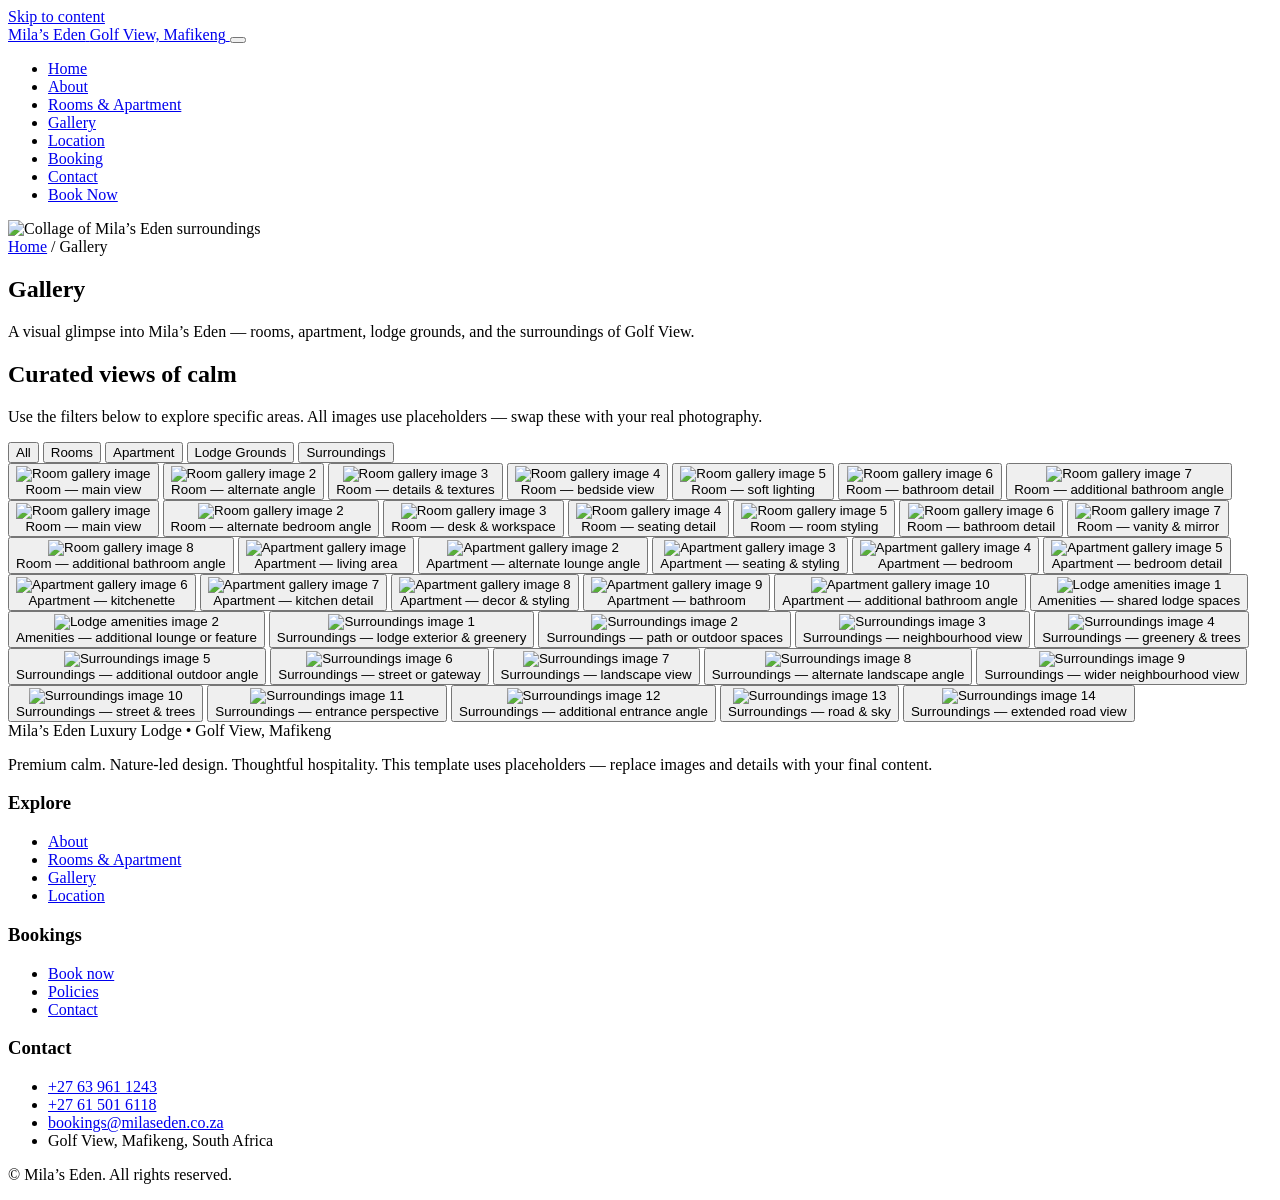
==== gallery.html @ bafc0c8b "Add files via upload" ====
<!DOCTYPE html>
<html lang="en">
<head>
  <meta charset="UTF-8" />
  <meta name="viewport" content="width=device-width, initial-scale=1.0" />
  <title>Gallery | Mila’s Eden</title>
  <meta name="description" content="Browse the Mila’s Eden gallery — rooms, apartment, lodge grounds, and surroundings in Golf View, Mafikeng." />
  <meta name="theme-color" content="#1f2a22" />
  <link rel="stylesheet" href="styles.css" />
  <link rel="preconnect" href="https://fonts.googleapis.com">
  <link rel="preconnect" href="https://fonts.gstatic.com" crossorigin>
  <link href="https://fonts.googleapis.com/css2?family=Cormorant+Garamond:wght@400;500;600&family=Inter:wght@300;400;500;600&display=swap" rel="stylesheet">
</head>
<body>
  <a class="skip-link" href="#main">Skip to content</a>

  <!-- Shared Navigation -->
  <header class="site-header">
    <nav class="nav" aria-label="Primary">
      <div class="container nav-inner">
        <a class="brand" href="index.html" aria-label="Mila’s Eden home">
          <span class="brand-mark" aria-hidden="true"></span>
          <span class="brand-text">
            <span class="brand-name">Mila’s Eden</span>
            <span class="brand-sub">Golf View, Mafikeng</span>
          </span>
        </a>

        <button class="nav-toggle" type="button" aria-label="Open menu" aria-expanded="false" aria-controls="navMenu">
          <span class="nav-toggle-lines" aria-hidden="true"></span>
        </button>

        <ul class="nav-menu" id="navMenu">
          <li><a class="nav-link" href="index.html">Home</a></li>
          <li><a class="nav-link" href="about.html">About</a></li>
          <li><a class="nav-link" href="rooms.html">Rooms & Apartment</a></li>
          <li><a class="nav-link" href="gallery.html">Gallery</a></li>
          <li><a class="nav-link" href="location.html">Location</a></li>
          <li><a class="nav-link" href="booking.html">Booking</a></li>
          <li><a class="nav-link" href="contact.html">Contact</a></li>
          <li class="nav-cta"><a class="btn btn-primary" href="booking.html">Book Now</a></li>
        </ul>
      </div>
    </nav>
  </header>

  <main id="main">
    <!-- Page Hero -->
    <section class="page-hero">
      <div class="container">
        <div class="hero-shell">
          <div class="hero-media" aria-hidden="true">
            <img
              class="hero-img"
              alt="Collage of Mila’s Eden surroundings"
              src="Images/Surroundings/WhatsApp Image 2026-02-26 at 15.10.12 (1).jpeg"
            />
            <div class="hero-scrim"></div>
          </div>

          <div class="container hero-content">
            <div class="breadcrumbs reveal">
              <a href="index.html">Home</a>
              <span aria-hidden="true">/</span>
              <span>Gallery</span>
            </div>
            <h1 class="display reveal">Gallery</h1>
            <p class="lead reveal">A visual glimpse into Mila’s Eden — rooms, apartment, lodge grounds, and the surroundings of Golf View.</p>
          </div>
        </div>
      </div>
    </section>

    <section class="section">
      <div class="container">
        <div class="section-head reveal">
          <h2 class="h2">Curated views of calm</h2>
          <p class="muted">Use the filters below to explore specific areas. All images use placeholders — swap these with your real photography.</p>
        </div>

        <div class="filter-bar reveal" data-gallery-filters>
          <button class="chip is-active" type="button" data-filter="all">All</button>
          <button class="chip" type="button" data-filter="rooms">Rooms</button>
          <button class="chip" type="button" data-filter="apartment">Apartment</button>
          <button class="chip" type="button" data-filter="lodge">Lodge Grounds</button>
          <button class="chip" type="button" data-filter="surroundings">Surroundings</button>
        </div>

        <div class="gallery-grid reveal" data-gallery-grid>
          <!-- Rooms -->
          <button
            class="gallery-item"
            type="button"
            data-category="rooms"
            data-lightbox="true"
            data-src="Images/Room1/WhatsApp Image 2026-02-26 at 15.08.36.jpeg"
            data-caption="Room — main view"
          >
            <img
              alt="Room gallery image"
              src="Images/Room1/WhatsApp Image 2026-02-26 at 15.08.36.jpeg"
            />
            <div class="cap">Room — main view</div>
          </button>

          <button
            class="gallery-item"
            type="button"
            data-category="rooms"
            data-lightbox="true"
            data-src="Images/Room1/WhatsApp Image 2026-02-26 at 15.08.36 (1).jpeg"
            data-caption="Room — alternate angle"
          >
            <img
              alt="Room gallery image 2"
              src="Images/Room1/WhatsApp Image 2026-02-26 at 15.08.36 (1).jpeg"
            />
            <div class="cap">Room — alternate angle</div>
          </button>

          <button
            class="gallery-item"
            type="button"
            data-category="rooms"
            data-lightbox="true"
            data-src="Images/Room1/WhatsApp Image 2026-02-26 at 15.08.37.jpeg"
            data-caption="Room — details &amp; textures"
          >
            <img
              alt="Room gallery image 3"
              src="Images/Room1/WhatsApp Image 2026-02-26 at 15.08.37.jpeg"
            />
            <div class="cap">Room — details &amp; textures</div>
          </button>

          <button
            class="gallery-item"
            type="button"
            data-category="rooms"
            data-lightbox="true"
            data-src="Images/Room1/WhatsApp Image 2026-02-26 at 15.08.37 (1).jpeg"
            data-caption="Room — bedside view"
          >
            <img
              alt="Room gallery image 4"
              src="Images/Room1/WhatsApp Image 2026-02-26 at 15.08.37 (1).jpeg"
            />
            <div class="cap">Room — bedside view</div>
          </button>

          <button
            class="gallery-item"
            type="button"
            data-category="rooms"
            data-lightbox="true"
            data-src="Images/Room1/WhatsApp Image 2026-02-26 at 15.08.37 (2).jpeg"
            data-caption="Room — soft lighting"
          >
            <img
              alt="Room gallery image 5"
              src="Images/Room1/WhatsApp Image 2026-02-26 at 15.08.37 (2).jpeg"
            />
            <div class="cap">Room — soft lighting</div>
          </button>

          <button
            class="gallery-item"
            type="button"
            data-category="rooms"
            data-lightbox="true"
            data-src="Images/Room1/WhatsApp Image 2026-02-26 at 15.08.38.jpeg"
            data-caption="Room — bathroom detail"
          >
            <img
              alt="Room gallery image 6"
              src="Images/Room1/WhatsApp Image 2026-02-26 at 15.08.38.jpeg"
            />
            <div class="cap">Room — bathroom detail</div>
          </button>

          <button
            class="gallery-item"
            type="button"
            data-category="rooms"
            data-lightbox="true"
            data-src="Images/Room1/WhatsApp Image 2026-02-26 at 15.08.38 (1).jpeg"
            data-caption="Room — additional bathroom angle"
          >
            <img
              alt="Room gallery image 7"
              src="Images/Room1/WhatsApp Image 2026-02-26 at 15.08.38 (1).jpeg"
            />
            <div class="cap">Room — additional bathroom angle</div>
          </button>

          <!-- Rooms -->
          <button
            class="gallery-item"
            type="button"
            data-category="rooms"
            data-lightbox="true"
            data-src="Images/Room2/WhatsApp Image 2026-02-28 at 10.28.57.jpeg"
            data-caption="Room — main view"
          >
            <img
              alt="Room gallery image"
              src="Images/Room2/WhatsApp Image 2026-02-28 at 10.28.57.jpeg"
            />
            <div class="cap">Room — main view</div>
          </button>

          <button
            class="gallery-item"
            type="button"
            data-category="rooms"
            data-lightbox="true"
            data-src="Images/Room2/WhatsApp Image 2026-02-28 at 10.28.58.jpeg"
            data-caption="Room — alternate bedroom angle"
          >
            <img
              alt="Room gallery image 2"
              src="Images/Room2/WhatsApp Image 2026-02-28 at 10.28.58.jpeg"
            />
            <div class="cap">Room — alternate bedroom angle</div>
          </button>

          <button
            class="gallery-item"
            type="button"
            data-category="rooms"
            data-lightbox="true"
            data-src="Images/Room2/WhatsApp Image 2026-02-28 at 10.28.58 (1).jpeg"
            data-caption="Room — desk &amp; workspace"
          >
            <img
              alt="Room gallery image 3"
              src="Images/Room2/WhatsApp Image 2026-02-28 at 10.28.58 (1).jpeg"
            />
            <div class="cap">Room — desk &amp; workspace</div>
          </button>

          <button
            class="gallery-item"
            type="button"
            data-category="rooms"
            data-lightbox="true"
            data-src="Images/Room2/WhatsApp Image 2026-02-28 at 10.28.58 (2).jpeg"
            data-caption="Room — seating detail"
          >
            <img
              alt="Room gallery image 4"
              src="Images/Room2/WhatsApp Image 2026-02-28 at 10.28.58 (2).jpeg"
            />
            <div class="cap">Room — seating detail</div>
          </button>

          <button
            class="gallery-item"
            type="button"
            data-category="rooms"
            data-lightbox="true"
            data-src="Images/Room2/WhatsApp Image 2026-02-28 at 10.28.58 (3).jpeg"
            data-caption="Room — room styling"
          >
            <img
              alt="Room gallery image 5"
              src="Images/Room2/WhatsApp Image 2026-02-28 at 10.28.58 (3).jpeg"
            />
            <div class="cap">Room — room styling</div>
          </button>

          <button
            class="gallery-item"
            type="button"
            data-category="rooms"
            data-lightbox="true"
            data-src="Images/Room2/WhatsApp Image 2026-02-28 at 10.28.59.jpeg"
            data-caption="Room — bathroom detail"
          >
            <img
              alt="Room gallery image 6"
              src="Images/Room2/WhatsApp Image 2026-02-28 at 10.28.59.jpeg"
            />
            <div class="cap">Room — bathroom detail</div>
          </button>

          <button
            class="gallery-item"
            type="button"
            data-category="rooms"
            data-lightbox="true"
            data-src="Images/Room2/WhatsApp Image 2026-02-28 at 10.28.59 (1).jpeg"
            data-caption="Room — vanity &amp; mirror"
          >
            <img
              alt="Room gallery image 7"
              src="Images/Room2/WhatsApp Image 2026-02-28 at 10.28.59 (1).jpeg"
            />
            <div class="cap">Room — vanity &amp; mirror</div>
          </button>

          <button
            class="gallery-item"
            type="button"
            data-category="rooms"
            data-lightbox="true"
            data-src="Images/Room2/WhatsApp Image 2026-02-28 at 10.28.59 (2).jpeg"
            data-caption="Room — additional bathroom angle"
          >
            <img
              alt="Room gallery image 8"
              src="Images/Room2/WhatsApp Image 2026-02-28 at 10.28.59 (2).jpeg"
            />
            <div class="cap">Room — additional bathroom angle</div>
          </button>

          <!-- Apartment – Eden Apartment -->
          <button
            class="gallery-item"
            type="button"
            data-category="apartment"
            data-lightbox="true"
            data-src="Images/Apartment/WhatsApp Image 2026-02-26 at 15.07.11.jpeg"
            data-caption="Apartment — living area"
          >
            <img
              alt="Apartment gallery image"
              src="Images/Apartment/WhatsApp Image 2026-02-26 at 15.07.11.jpeg"
            />
            <div class="cap">Apartment — living area</div>
          </button>

          <button
            class="gallery-item"
            type="button"
            data-category="apartment"
            data-lightbox="true"
            data-src="Images/Apartment/WhatsApp Image 2026-02-26 at 15.07.11 (1).jpeg"
            data-caption="Apartment — alternate lounge angle"
          >
            <img
              alt="Apartment gallery image 2"
              src="Images/Apartment/WhatsApp Image 2026-02-26 at 15.07.11 (1).jpeg"
            />
            <div class="cap">Apartment — alternate lounge angle</div>
          </button>

          <button
            class="gallery-item"
            type="button"
            data-category="apartment"
            data-lightbox="true"
            data-src="Images/Apartment/WhatsApp Image 2026-02-26 at 15.07.11 (2).jpeg"
            data-caption="Apartment — seating &amp; styling"
          >
            <img
              alt="Apartment gallery image 3"
              src="Images/Apartment/WhatsApp Image 2026-02-26 at 15.07.11 (2).jpeg"
            />
            <div class="cap">Apartment — seating &amp; styling</div>
          </button>

          <button
            class="gallery-item"
            type="button"
            data-category="apartment"
            data-lightbox="true"
            data-src="Images/Apartment/WhatsApp Image 2026-02-26 at 15.07.12.jpeg"
            data-caption="Apartment — bedroom"
          >
            <img
              alt="Apartment gallery image 4"
              src="Images/Apartment/WhatsApp Image 2026-02-26 at 15.07.12.jpeg"
            />
            <div class="cap">Apartment — bedroom</div>
          </button>

          <button
            class="gallery-item"
            type="button"
            data-category="apartment"
            data-lightbox="true"
            data-src="Images/Apartment/WhatsApp Image 2026-02-26 at 15.07.12 (1).jpeg"
            data-caption="Apartment — bedroom detail"
          >
            <img
              alt="Apartment gallery image 5"
              src="Images/Apartment/WhatsApp Image 2026-02-26 at 15.07.12 (1).jpeg"
            />
            <div class="cap">Apartment — bedroom detail</div>
          </button>

          <button
            class="gallery-item"
            type="button"
            data-category="apartment"
            data-lightbox="true"
            data-src="Images/Apartment/WhatsApp Image 2026-02-26 at 15.07.13.jpeg"
            data-caption="Apartment — kitchenette"
          >
            <img
              alt="Apartment gallery image 6"
              src="Images/Apartment/WhatsApp Image 2026-02-26 at 15.07.13.jpeg"
            />
            <div class="cap">Apartment — kitchenette</div>
          </button>

          <button
            class="gallery-item"
            type="button"
            data-category="apartment"
            data-lightbox="true"
            data-src="Images/Apartment/WhatsApp Image 2026-02-26 at 15.07.13 (1).jpeg"
            data-caption="Apartment — kitchen detail"
          >
            <img
              alt="Apartment gallery image 7"
              src="Images/Apartment/WhatsApp Image 2026-02-26 at 15.07.13 (1).jpeg"
            />
            <div class="cap">Apartment — kitchen detail</div>
          </button>

          <button
            class="gallery-item"
            type="button"
            data-category="apartment"
            data-lightbox="true"
            data-src="Images/Apartment/WhatsApp Image 2026-02-26 at 15.07.13 (2).jpeg"
            data-caption="Apartment — decor &amp; styling"
          >
            <img
              alt="Apartment gallery image 8"
              src="Images/Apartment/WhatsApp Image 2026-02-26 at 15.07.13 (2).jpeg"
            />
            <div class="cap">Apartment — decor &amp; styling</div>
          </button>

          <button
            class="gallery-item"
            type="button"
            data-category="apartment"
            data-lightbox="true"
            data-src="Images/Apartment/WhatsApp Image 2026-02-26 at 15.07.14.jpeg"
            data-caption="Apartment — bathroom"
          >
            <img
              alt="Apartment gallery image 9"
              src="Images/Apartment/WhatsApp Image 2026-02-26 at 15.07.14.jpeg"
            />
            <div class="cap">Apartment — bathroom</div>
          </button>

          <button
            class="gallery-item"
            type="button"
            data-category="apartment"
            data-lightbox="true"
            data-src="Images/Apartment/WhatsApp Image 2026-02-26 at 15.07.14 (1).jpeg"
            data-caption="Apartment — additional bathroom angle"
          >
            <img
              alt="Apartment gallery image 10"
              src="Images/Apartment/WhatsApp Image 2026-02-26 at 15.07.14 (1).jpeg"
            />
            <div class="cap">Apartment — additional bathroom angle</div>
          </button>

          <!-- Lodge grounds / Amenities -->
          <button
            class="gallery-item"
            type="button"
            data-category="lodge"
            data-lightbox="true"
            data-src="Images/Amenities/WhatsApp Image 2026-02-26 at 15.10.10 (1).jpeg"
            data-caption="Amenities — shared spaces"
          >
            <img
              alt="Lodge amenities image 1"
              src="Images/Amenities/WhatsApp Image 2026-02-26 at 15.10.10 (1).jpeg"
            />
            <div class="cap">Amenities — shared lodge spaces</div>
          </button>

          <button
            class="gallery-item"
            type="button"
            data-category="lodge"
            data-lightbox="true"
            data-src="Images/Amenities/WhatsApp Image 2026-02-26 at 15.10.10 (2).jpeg"
            data-caption="Amenities — additional lounge or feature"
          >
            <img
              alt="Lodge amenities image 2"
              src="Images/Amenities/WhatsApp Image 2026-02-26 at 15.10.10 (2).jpeg"
            />
            <div class="cap">Amenities — additional lounge or feature</div>
          </button>

          <!-- Surroundings -->
          <button
            class="gallery-item"
            type="button"
            data-category="surroundings"
            data-lightbox="true"
            data-src="Images/Surroundings/WhatsApp Image 2026-02-26 at 15.10.10.jpeg"
            data-caption="Surroundings — lodge exterior &amp; greenery"
          >
            <img
              alt="Surroundings image 1"
              src="Images/Surroundings/WhatsApp Image 2026-02-26 at 15.10.10.jpeg"
            />
            <div class="cap">Surroundings — lodge exterior &amp; greenery</div>
          </button>

          <button
            class="gallery-item"
            type="button"
            data-category="surroundings"
            data-lightbox="true"
            data-src="Images/Surroundings/WhatsApp Image 2026-02-26 at 15.10.10 (1).jpeg"
            data-caption="Surroundings — path or outdoor spaces"
          >
            <img
              alt="Surroundings image 2"
              src="Images/Surroundings/WhatsApp Image 2026-02-26 at 15.10.10 (1).jpeg"
            />
            <div class="cap">Surroundings — path or outdoor spaces</div>
          </button>

          <button
            class="gallery-item"
            type="button"
            data-category="surroundings"
            data-lightbox="true"
            data-src="Images/Surroundings/WhatsApp Image 2026-02-26 at 15.10.11.jpeg"
            data-caption="Surroundings — neighbourhood view"
          >
            <img
              alt="Surroundings image 3"
              src="Images/Surroundings/WhatsApp Image 2026-02-26 at 15.10.11.jpeg"
            />
            <div class="cap">Surroundings — neighbourhood view</div>
          </button>

          <button
            class="gallery-item"
            type="button"
            data-category="surroundings"
            data-lightbox="true"
            data-src="Images/Surroundings/WhatsApp Image 2026-02-26 at 15.10.11 (1).jpeg"
            data-caption="Surroundings — greenery &amp; trees"
          >
            <img
              alt="Surroundings image 4"
              src="Images/Surroundings/WhatsApp Image 2026-02-26 at 15.10.11 (1).jpeg"
            />
            <div class="cap">Surroundings — greenery &amp; trees</div>
          </button>

          <button
            class="gallery-item"
            type="button"
            data-category="surroundings"
            data-lightbox="true"
            data-src="Images/Surroundings/WhatsApp Image 2026-02-26 at 15.10.11 (2).jpeg"
            data-caption="Surroundings — additional outdoor angle"
          >
            <img
              alt="Surroundings image 5"
              src="Images/Surroundings/WhatsApp Image 2026-02-26 at 15.10.11 (2).jpeg"
            />
            <div class="cap">Surroundings — additional outdoor angle</div>
          </button>

          <button
            class="gallery-item"
            type="button"
            data-category="surroundings"
            data-lightbox="true"
            data-src="Images/Surroundings/WhatsApp Image 2026-02-26 at 15.10.12.jpeg"
            data-caption="Surroundings — street or gateway"
          >
            <img
              alt="Surroundings image 6"
              src="Images/Surroundings/WhatsApp Image 2026-02-26 at 15.10.12.jpeg"
            />
            <div class="cap">Surroundings — street or gateway</div>
          </button>

          <button
            class="gallery-item"
            type="button"
            data-category="surroundings"
            data-lightbox="true"
            data-src="Images/Surroundings/WhatsApp Image 2026-02-26 at 15.10.12 (1).jpeg"
            data-caption="Surroundings — landscape view"
          >
            <img
              alt="Surroundings image 7"
              src="Images/Surroundings/WhatsApp Image 2026-02-26 at 15.10.12 (1).jpeg"
            />
            <div class="cap">Surroundings — landscape view</div>
          </button>

          <button
            class="gallery-item"
            type="button"
            data-category="surroundings"
            data-lightbox="true"
            data-src="Images/Surroundings/WhatsApp Image 2026-02-26 at 15.10.12 (2).jpeg"
            data-caption="Surroundings — alternate landscape angle"
          >
            <img
              alt="Surroundings image 8"
              src="Images/Surroundings/WhatsApp Image 2026-02-26 at 15.10.12 (2).jpeg"
            />
            <div class="cap">Surroundings — alternate landscape angle</div>
          </button>

          <button
            class="gallery-item"
            type="button"
            data-category="surroundings"
            data-lightbox="true"
            data-src="Images/Surroundings/WhatsApp Image 2026-02-26 at 15.10.13.jpeg"
            data-caption="Surroundings — wider neighbourhood view"
          >
            <img
              alt="Surroundings image 9"
              src="Images/Surroundings/WhatsApp Image 2026-02-26 at 15.10.13.jpeg"
            />
            <div class="cap">Surroundings — wider neighbourhood view</div>
          </button>

          <button
            class="gallery-item"
            type="button"
            data-category="surroundings"
            data-lightbox="true"
            data-src="Images/Surroundings/WhatsApp Image 2026-02-26 at 15.10.13 (1).jpeg"
            data-caption="Surroundings — street &amp; trees"
          >
            <img
              alt="Surroundings image 10"
              src="Images/Surroundings/WhatsApp Image 2026-02-26 at 15.10.13 (1).jpeg"
            />
            <div class="cap">Surroundings — street &amp; trees</div>
          </button>

          <button
            class="gallery-item"
            type="button"
            data-category="surroundings"
            data-lightbox="true"
            data-src="Images/Surroundings/WhatsApp Image 2026-02-26 at 15.10.13 (2).jpeg"
            data-caption="Surroundings — entrance perspective"
          >
            <img
              alt="Surroundings image 11"
              src="Images/Surroundings/WhatsApp Image 2026-02-26 at 15.10.13 (2).jpeg"
            />
            <div class="cap">Surroundings — entrance perspective</div>
          </button>

          <button
            class="gallery-item"
            type="button"
            data-category="surroundings"
            data-lightbox="true"
            data-src="Images/Surroundings/WhatsApp Image 2026-02-26 at 15.10.13 (3).jpeg"
            data-caption="Surroundings — additional entrance angle"
          >
            <img
              alt="Surroundings image 12"
              src="Images/Surroundings/WhatsApp Image 2026-02-26 at 15.10.13 (3).jpeg"
            />
            <div class="cap">Surroundings — additional entrance angle</div>
          </button>

          <button
            class="gallery-item"
            type="button"
            data-category="surroundings"
            data-lightbox="true"
            data-src="Images/Surroundings/WhatsApp Image 2026-02-26 at 15.10.14.jpeg"
            data-caption="Surroundings — road &amp; sky"
          >
            <img
              alt="Surroundings image 13"
              src="Images/Surroundings/WhatsApp Image 2026-02-26 at 15.10.14.jpeg"
            />
            <div class="cap">Surroundings — road &amp; sky</div>
          </button>

          <button
            class="gallery-item"
            type="button"
            data-category="surroundings"
            data-lightbox="true"
            data-src="Images/Surroundings/WhatsApp Image 2026-02-26 at 15.10.14 (1).jpeg"
            data-caption="Surroundings — extended road view"
          >
            <img
              alt="Surroundings image 14"
              src="Images/Surroundings/WhatsApp Image 2026-02-26 at 15.10.14 (1).jpeg"
            />
            <div class="cap">Surroundings — extended road view</div>
          </button>
        </div>
      </div>
    </section>
  </main>

  <!-- Shared Footer -->
  <footer class="footer">
    <div class="container footer-grid">
      <div class="footer-brand">
        <div class="brand brand-footer">
          <span class="brand-mark" aria-hidden="true"></span>
          <span class="brand-text">
            <span class="brand-name">Mila’s Eden</span>
            <span class="brand-sub">Luxury Lodge • Golf View, Mafikeng</span>
          </span>
        </div>
        <p class="muted">
          Premium calm. Nature-led design. Thoughtful hospitality.
          This template uses placeholders — replace images and details with your final content.
        </p>
      </div>

      <div>
        <h3 class="footer-title">Explore</h3>
        <ul class="footer-links">
          <li><a href="about.html">About</a></li>
          <li><a href="rooms.html">Rooms & Apartment</a></li>
          <li><a href="gallery.html">Gallery</a></li>
          <li><a href="location.html">Location</a></li>
        </ul>
      </div>

      <div>
        <h3 class="footer-title">Bookings</h3>
        <ul class="footer-links">
          <li><a href="booking.html">Book now</a></li>
          <li><a href="booking.html#policies">Policies</a></li>
          <li><a href="contact.html">Contact</a></li>
        </ul>
      </div>

      <div>
        <h3 class="footer-title">Contact</h3>
        <ul class="footer-links">
          <li><a href="tel:+27639611243">+27 63 961 1243</a></li>
          <li><a href="tel:+27615016118">+27 61 501 6118</a></li>
          <li><a href="mailto:bookings@milaseden.co.za">bookings@milaseden.co.za</a></li>
          <li><span class="muted">Golf View, Mafikeng, South Africa</span></li>
        </ul>
      </div>
    </div>

    <div class="container footer-bottom">
      <p class="muted">&copy; <span id="year"></span> Mila’s Eden. All rights reserved.</p>
    </div>
  </footer>

  <script src="script.js"></script>
</body>
</html>
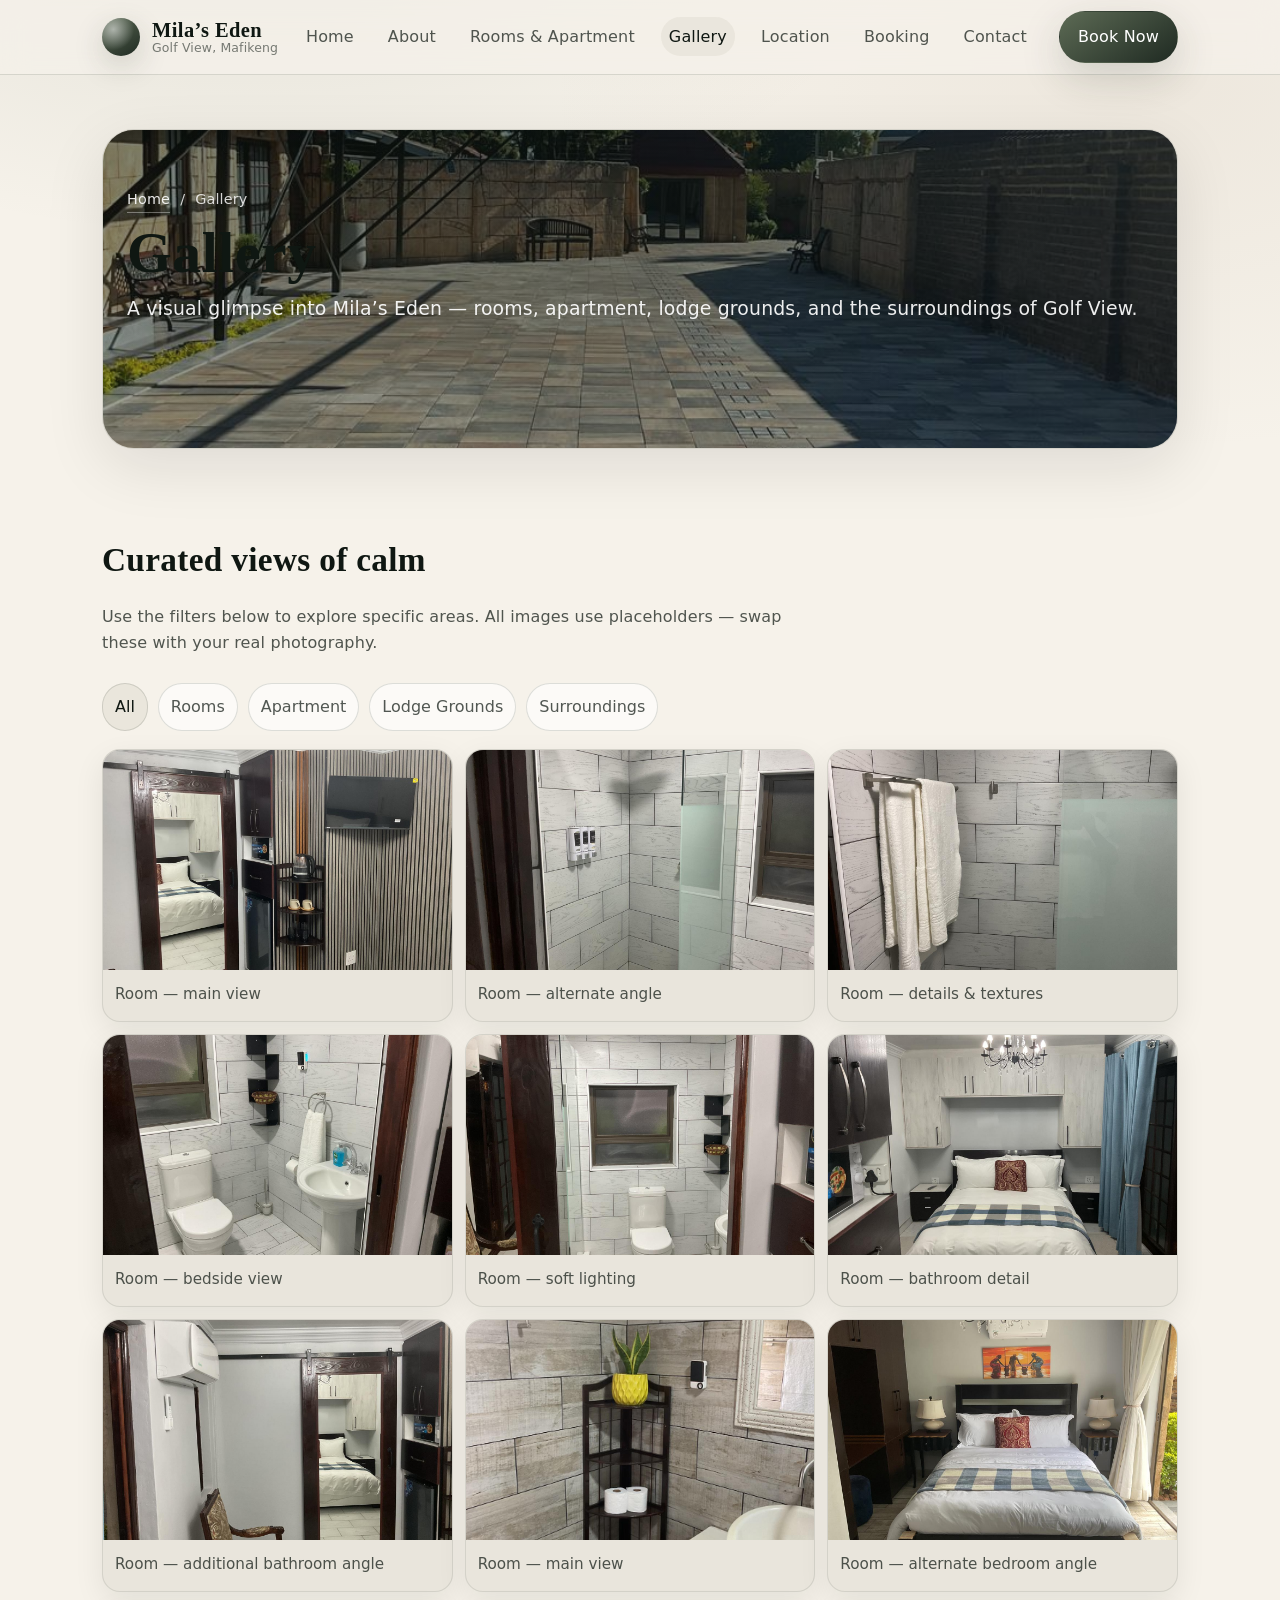
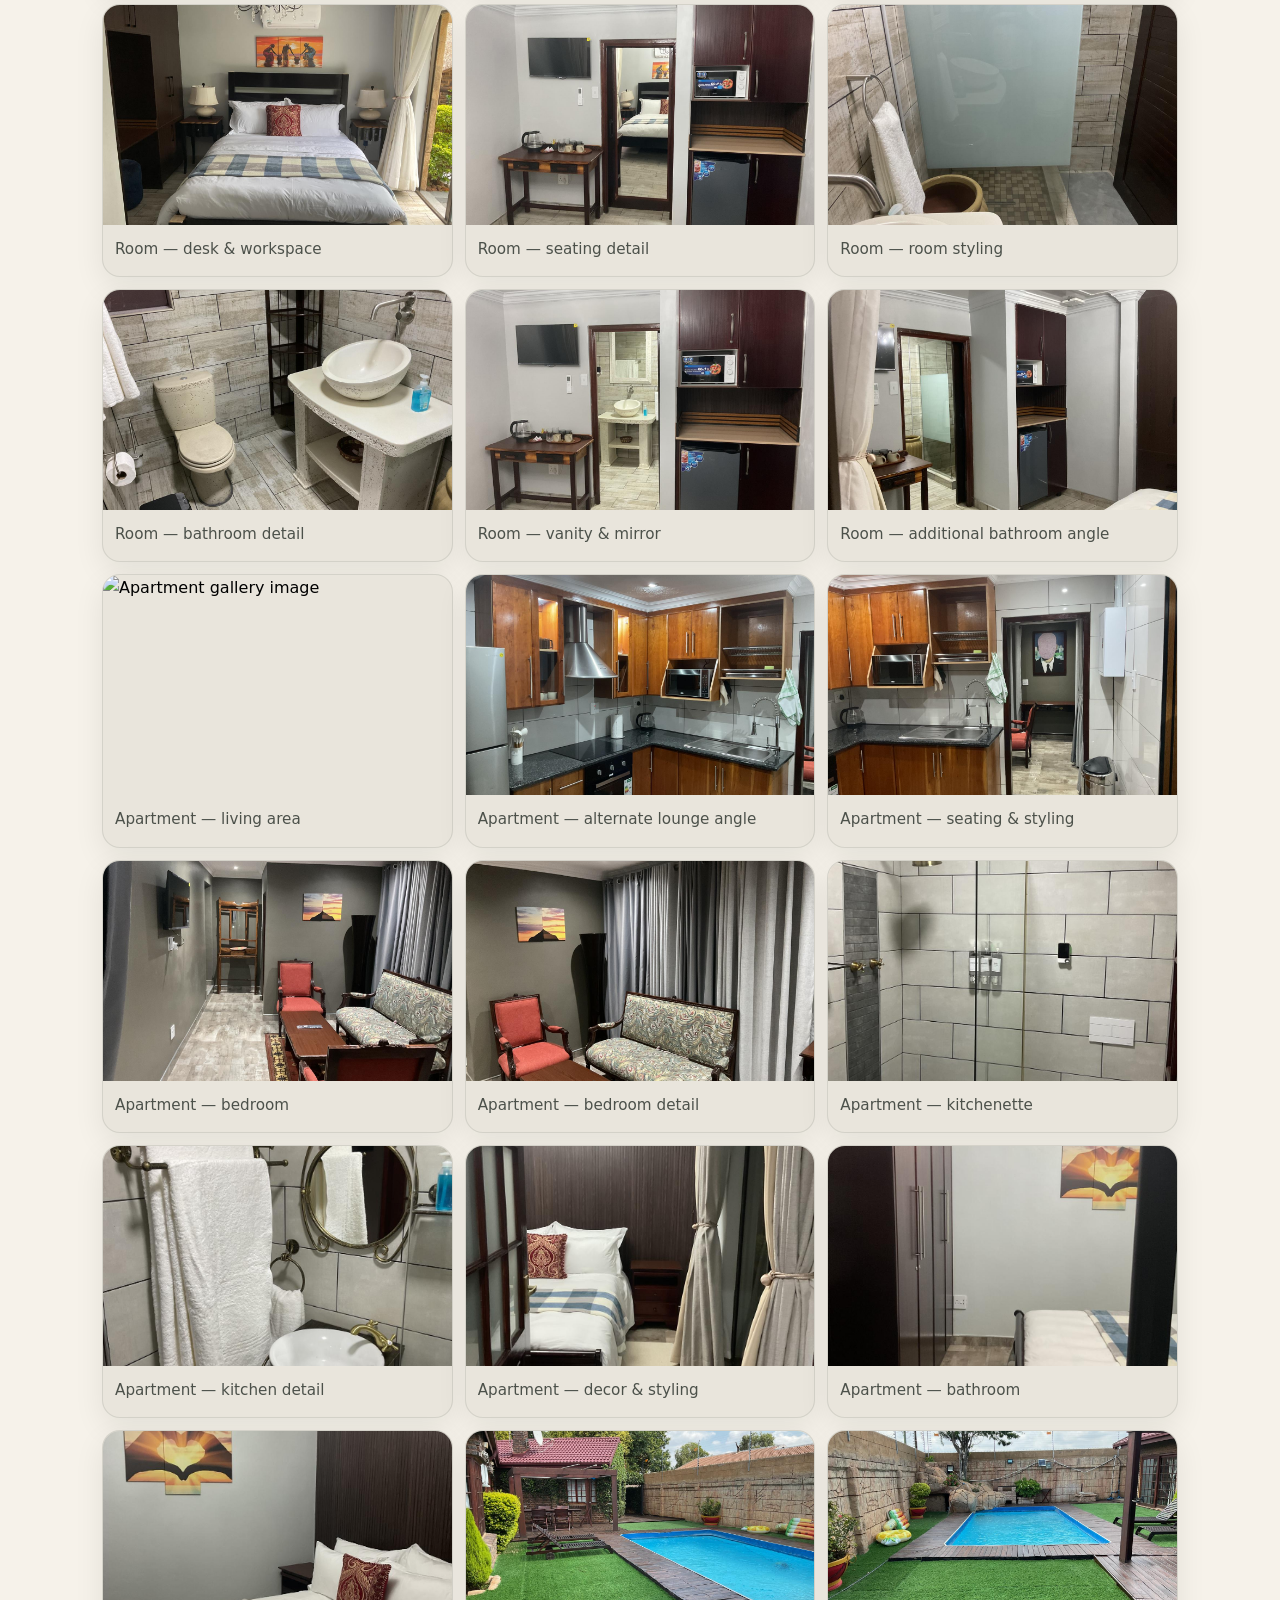
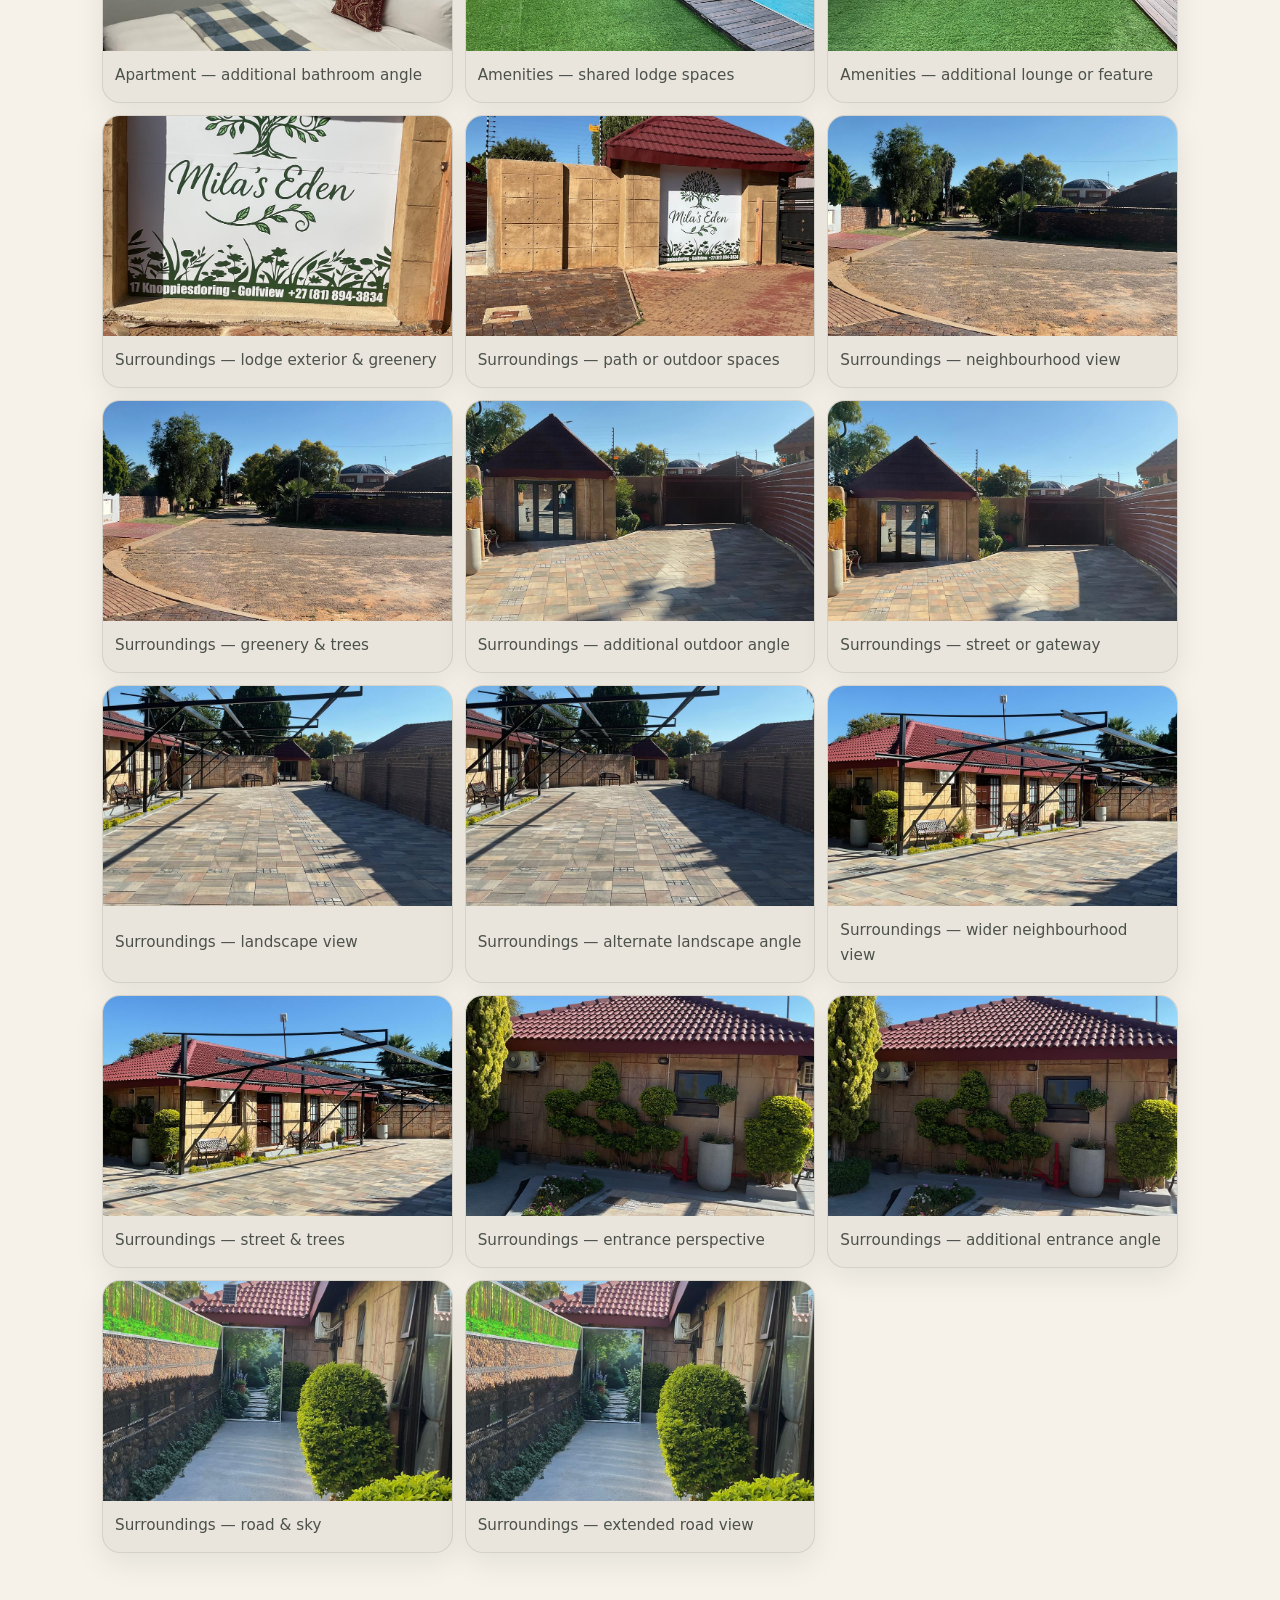
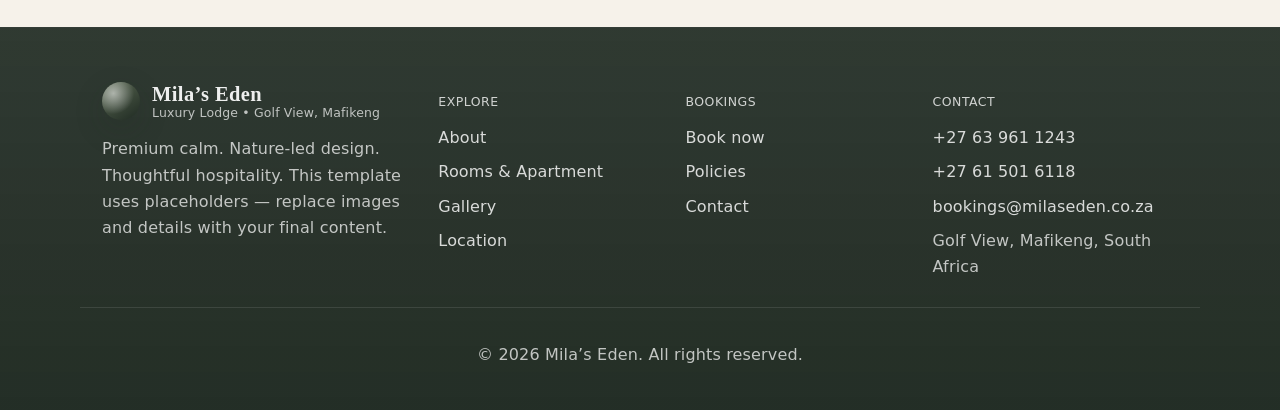
==== commit bacd73ed: "Add files via upload" ====
--- a/gallery.html
+++ b/gallery.html
@@ -320,12 +320,12 @@
             type="button"
             data-category="apartment"
             data-lightbox="true"
-            data-src="Images/Apartment/WhatsApp Image 2026-02-26 at 15.07.11.jpeg"
+            data-src="Images/Apartment/WhatsApp Image 2026-04-23 at 21.14.21.jpeg"
             data-caption="Apartment — living area"
           >
             <img
               alt="Apartment gallery image"
-              src="Images/Apartment/WhatsApp Image 2026-02-26 at 15.07.11.jpeg"
+              src="Images/Apartment/WhatsApp Image 2026-04-23 at 21.14.21.jpeg"
             />
             <div class="cap">Apartment — living area</div>
           </button>
--- a/styles.css
+++ b/styles.css
@@ -0,0 +1,875 @@
+/*
+  Mila’s Eden — Modern Luxury Lodge Template
+  Palette: earthy tones, deep greens, warm neutrals
+  Typography: Cormorant Garamond (display), Inter (body)
+*/
+
+/* Reset */
+* { box-sizing: border-box; }
+html, body { height: 100%; }
+body { margin: 0; }
+img { max-width: 100%; display: block; }
+button, input, select, textarea { font: inherit; }
+a { color: inherit; }
+
+:root{
+  --bg: #f6f2ea;
+  --surface: #ffffff;
+  --surface-2: #f0ece2;
+  --ink: #0f1712;
+  --muted: rgba(15, 23, 18, 0.72);
+  --muted-2: rgba(15, 23, 18, 0.55);
+
+  --forest: #1f2a22;
+  --sage: #5d6b55;
+  --moss: #3a4a3f;
+  --sand: #e9e5dc;
+  --clay: #b7a58f;
+
+  --border: rgba(31, 42, 34, 0.14);
+  --shadow: 0 18px 60px rgba(15, 23, 18, 0.10);
+  --shadow-soft: 0 10px 30px rgba(15, 23, 18, 0.08);
+
+  --radius: 18px;
+  --radius-lg: 26px;
+
+  --container: 1120px;
+}
+
+html{
+  scroll-behavior: smooth;
+  background: var(--bg);
+  color: var(--ink);
+  font-family: Inter, system-ui, -apple-system, Segoe UI, Roboto, Arial, sans-serif;
+}
+
+body{
+  background: radial-gradient(1200px 600px at 20% -10%, rgba(93, 107, 85, 0.12), transparent 55%),
+              radial-gradient(1000px 600px at 90% 10%, rgba(183, 165, 143, 0.14), transparent 60%),
+              var(--bg);
+  line-height: 1.65;
+  letter-spacing: 0.01em;
+}
+
+.container{
+  max-width: var(--container);
+  margin: 0 auto;
+  padding: 0 22px;
+}
+
+.skip-link{
+  position: absolute;
+  left: -9999px;
+  top: 10px;
+  background: var(--forest);
+  color: #fff;
+  padding: 10px 14px;
+  border-radius: 999px;
+  z-index: 9999;
+}
+.skip-link:focus{ left: 12px; }
+
+/* Header / Nav */
+.site-header{
+  position: sticky;
+  top: 0;
+  z-index: 50;
+  background: rgba(246, 242, 234, 0.72);
+  backdrop-filter: blur(14px);
+  border-bottom: 1px solid var(--border);
+}
+
+.nav-inner{
+  display: flex;
+  align-items: center;
+  justify-content: space-between;
+  min-height: 74px;
+  gap: 18px;
+}
+
+.brand{
+  display: flex;
+  align-items: center;
+  gap: 12px;
+  text-decoration: none;
+  white-space: nowrap;
+}
+.brand-mark{
+  width: 38px;
+  height: 38px;
+  border-radius: 50%;
+  background:
+    radial-gradient(circle at 30% 30%, rgba(255,255,255,0.55), transparent 55%),
+    linear-gradient(145deg, var(--sage), var(--forest));
+  box-shadow: 0 10px 30px rgba(31, 42, 34, 0.18);
+}
+.brand-text{ display: grid; line-height: 1.1; }
+.brand-name{
+  font-family: "Cormorant Garamond", Georgia, serif;
+  font-size: 1.28rem;
+  font-weight: 600;
+  letter-spacing: 0.02em;
+}
+.brand-sub{
+  font-size: 0.78rem;
+  color: var(--muted-2);
+}
+
+.nav-menu{
+  list-style: none;
+  margin: 0;
+  padding: 0;
+  display: flex;
+  align-items: center;
+  gap: 18px;
+}
+.nav-link{
+  text-decoration: none;
+  color: var(--muted);
+  padding: 10px 8px;
+  border-radius: 999px;
+  transition: color .2s ease, background .2s ease;
+}
+.nav-link:hover{ color: var(--ink); background: rgba(233, 229, 220, 0.8); }
+.nav-link.is-active{ color: var(--ink); background: rgba(233, 229, 220, 0.95); }
+.nav-cta{ margin-left: 6px; }
+
+.nav-toggle{
+  display: none;
+  border: 1px solid var(--border);
+  background: rgba(255,255,255,0.6);
+  border-radius: 999px;
+  padding: 10px 12px;
+  cursor: pointer;
+}
+.nav-toggle-lines{
+  width: 18px;
+  height: 12px;
+  display: block;
+  position: relative;
+}
+.nav-toggle-lines::before,
+.nav-toggle-lines::after,
+.nav-toggle-lines{
+  background: transparent;
+}
+.nav-toggle-lines::before,
+.nav-toggle-lines::after{
+  content: "";
+  position: absolute;
+  left: 0;
+  width: 18px;
+  height: 2px;
+  background: var(--forest);
+  border-radius: 2px;
+  transition: transform .2s ease, top .2s ease, opacity .2s ease;
+}
+.nav-toggle-lines::before{ top: 2px; }
+.nav-toggle-lines::after{ top: 8px; }
+.nav.is-open .nav-toggle-lines::before{ top: 5px; transform: rotate(45deg); }
+.nav.is-open .nav-toggle-lines::after{ top: 5px; transform: rotate(-45deg); }
+
+/* Type */
+.display{
+  font-family: "Cormorant Garamond", Georgia, serif;
+  font-weight: 600;
+  letter-spacing: 0.01em;
+  line-height: 1.05;
+  font-size: clamp(2.5rem, 4.5vw, 4.2rem);
+  margin: 10px 0 10px;
+}
+.h2{
+  font-family: "Cormorant Garamond", Georgia, serif;
+  font-weight: 600;
+  letter-spacing: 0.01em;
+  font-size: clamp(1.9rem, 2.6vw, 2.5rem);
+  margin: 0 0 10px;
+}
+.h3{
+  font-family: "Cormorant Garamond", Georgia, serif;
+  font-weight: 600;
+  font-size: 1.45rem;
+  margin: 0 0 6px;
+}
+.kicker{
+  text-transform: uppercase;
+  letter-spacing: 0.16em;
+  font-size: 0.78rem;
+  color: rgba(255,255,255,0.86);
+}
+.lead{
+  font-size: 1.18rem;
+  margin: 0 0 10px;
+  color: rgba(255,255,255,0.92);
+}
+.sublead{
+  max-width: 60ch;
+  color: rgba(255,255,255,0.86);
+  margin: 0 auto;
+}
+.muted{ color: var(--muted); }
+
+/* Buttons / Links */
+.btn{
+  display: inline-flex;
+  align-items: center;
+  justify-content: center;
+  gap: 10px;
+  border-radius: 999px;
+  padding: 12px 18px;
+  text-decoration: none;
+  border: 1px solid transparent;
+  box-shadow: none;
+  transition: transform .18s ease, box-shadow .18s ease, background .18s ease, border-color .18s ease, color .18s ease;
+  cursor: pointer;
+  font-weight: 500;
+}
+.btn:active{ transform: translateY(1px); }
+.btn-primary{
+  background: linear-gradient(145deg, var(--sage), var(--forest));
+  color: #fff;
+  box-shadow: 0 14px 40px rgba(31, 42, 34, 0.18);
+}
+.btn-primary:hover{ transform: translateY(-1px); box-shadow: 0 18px 60px rgba(31, 42, 34, 0.22); }
+.btn-ghost{
+  border-color: rgba(255,255,255,0.45);
+  color: #fff;
+  background: rgba(255,255,255,0.10);
+}
+.btn-ghost:hover{ background: rgba(255,255,255,0.16); }
+.btn-soft{
+  background: rgba(233, 229, 220, 0.9);
+  border-color: rgba(31, 42, 34, 0.10);
+  color: var(--ink);
+}
+.btn-soft:hover{ transform: translateY(-1px); box-shadow: var(--shadow-soft); }
+.text-link{
+  display: inline-flex;
+  align-items: center;
+  gap: 10px;
+  text-decoration: none;
+  color: var(--forest);
+  border-bottom: 1px solid rgba(31, 42, 34, 0.22);
+  padding-bottom: 2px;
+}
+.text-link:hover{ border-bottom-color: rgba(31, 42, 34, 0.5); }
+
+/* Layout */
+.section{ padding: 74px 0; }
+.section-bleed{
+  background: linear-gradient(180deg, rgba(233, 229, 220, 0.55), rgba(233, 229, 220, 0.18));
+  border-top: 1px solid rgba(31, 42, 34, 0.06);
+  border-bottom: 1px solid rgba(31, 42, 34, 0.06);
+}
+.section-head{ margin-bottom: 26px; max-width: 70ch; }
+.grid{ display: grid; gap: 28px; }
+.grid-2{ grid-template-columns: 1.05fr 0.95fr; }
+.grid-vcenter{ align-items: center; }
+.spacer-16{ height: 16px; }
+
+.cards{ display: grid; gap: 18px; }
+.cards-3{ grid-template-columns: repeat(3, minmax(0, 1fr)); }
+.card{
+  background: rgba(255,255,255,0.72);
+  border: 1px solid rgba(31, 42, 34, 0.10);
+  border-radius: var(--radius-lg);
+  overflow: hidden;
+  box-shadow: var(--shadow-soft);
+  transition: transform .2s ease, box-shadow .2s ease;
+}
+.card:hover{ transform: translateY(-3px); box-shadow: var(--shadow); }
+.card-media{ height: 210px; overflow: hidden; background: var(--sand); }
+.card-body{ padding: 18px 18px 20px; }
+.meta-row{
+  display: flex;
+  flex-wrap: wrap;
+  gap: 8px;
+  margin: 12px 0 14px;
+}
+.meta{
+  font-size: 0.82rem;
+  color: var(--muted);
+  background: rgba(233, 229, 220, 0.85);
+  border: 1px solid rgba(31, 42, 34, 0.10);
+  padding: 6px 10px;
+  border-radius: 999px;
+}
+
+.pill-row{ display: flex; flex-wrap: wrap; gap: 10px; margin-top: 14px; }
+.pill{
+  font-size: 0.86rem;
+  padding: 8px 12px;
+  border-radius: 999px;
+  background: rgba(255,255,255,0.7);
+  border: 1px solid rgba(31, 42, 34, 0.10);
+  color: var(--muted);
+}
+
+/* Hero */
+.hero{
+  position: relative;
+  min-height: calc(100svh - 74px);
+  display: grid;
+  place-items: center;
+  overflow: hidden;
+}
+.hero-media{
+  position: absolute;
+  inset: 0;
+}
+.hero-img{
+  width: 100%;
+  height: 100%;
+  object-fit: cover;
+  transform: scale(1.03);
+}
+.hero-scrim{
+  position: absolute;
+  inset: 0;
+  background:
+    linear-gradient(180deg, rgba(15, 23, 18, 0.55), rgba(15, 23, 18, 0.45)),
+    radial-gradient(900px 500px at 50% 30%, rgba(15, 23, 18, 0.28), transparent 65%);
+}
+.hero-content{
+  position: relative;
+  z-index: 2;
+  text-align: center;
+  padding: 84px 0;
+}
+.hero-home .display{
+  color: #fff;
+}
+.hero-actions{ display: flex; justify-content: center; gap: 12px; margin-top: 22px; flex-wrap: wrap; }
+
+/* Media cards */
+.image-card, .map-card{
+  border-radius: var(--radius-lg);
+  overflow: hidden;
+  border: 1px solid rgba(31, 42, 34, 0.10);
+  box-shadow: var(--shadow-soft);
+  background: var(--sand);
+}
+.img-cover{ width: 100%; height: 100%; object-fit: cover; }
+
+.image-grid{
+  display: grid;
+  gap: 14px;
+  grid-template-columns: repeat(2, minmax(0, 1fr));
+}
+.image-grid .span-2{ grid-column: span 2; }
+
+/* Map marker */
+.map-card{ position: relative; aspect-ratio: 12 / 7; }
+.map-marker{
+  position: absolute;
+  left: 52%;
+  top: 52%;
+  width: 16px;
+  height: 16px;
+  border-radius: 50%;
+  background: rgba(31, 42, 34, 0.95);
+  box-shadow: 0 0 0 8px rgba(31, 42, 34, 0.18);
+  transform: translate(-50%, -100%);
+}
+.map-marker::after{
+  content: "";
+  position: absolute;
+  left: 50%;
+  top: 80%;
+  width: 0;
+  height: 0;
+  border-left: 7px solid transparent;
+  border-right: 7px solid transparent;
+  border-top: 12px solid rgba(31, 42, 34, 0.95);
+  transform: translateX(-50%);
+}
+
+/* Footer */
+.footer{
+  padding: 54px 0 26px;
+  background: linear-gradient(180deg, rgba(31, 42, 34, 0.92), rgba(31, 42, 34, 0.98));
+  color: rgba(255,255,255,0.92);
+  border-top: 1px solid rgba(255,255,255,0.08);
+}
+.footer-grid{
+  display: grid;
+  gap: 24px;
+  grid-template-columns: 1.4fr 1fr 1fr 1.1fr;
+}
+.brand-footer .brand-sub{ color: rgba(255,255,255,0.70); }
+.footer-title{
+  margin: 10px 0 12px;
+  font-weight: 500;
+  letter-spacing: 0.04em;
+  text-transform: uppercase;
+  font-size: 0.78rem;
+  color: rgba(255,255,255,0.78);
+}
+.footer-links{
+  list-style: none;
+  padding: 0;
+  margin: 0;
+  display: grid;
+  gap: 8px;
+}
+.footer-links a{
+  text-decoration: none;
+  color: rgba(255,255,255,0.82);
+}
+.footer-links a:hover{ color: #fff; text-decoration: underline; text-underline-offset: 3px; }
+.footer-bottom{
+  margin-top: 26px;
+  padding-top: 18px;
+  border-top: 1px solid rgba(255,255,255,0.10);
+  text-align: center;
+}
+.footer .muted{ color: rgba(255,255,255,0.72); }
+
+/* Reveal animations */
+.reveal{
+  opacity: 0;
+  transform: translateY(14px);
+  transition: opacity .7s cubic-bezier(.2,.8,.2,1), transform .7s cubic-bezier(.2,.8,.2,1);
+}
+.reveal.is-visible{
+  opacity: 1;
+  transform: translateY(0);
+}
+
+/* Responsive */
+@media (max-width: 980px){
+  .grid-2{ grid-template-columns: 1fr; }
+  .cards-3{ grid-template-columns: 1fr; }
+  .footer-grid{ grid-template-columns: 1fr 1fr; }
+}
+
+@media (max-width: 860px){
+  .nav-toggle{ display: inline-flex; }
+  .nav-menu{
+    position: fixed;
+    inset: 74px 12px auto 12px;
+    background: rgba(246, 242, 234, 0.96);
+    border: 1px solid var(--border);
+    border-radius: 22px;
+    padding: 14px;
+    box-shadow: var(--shadow);
+    display: grid;
+    gap: 6px;
+    transform: translateY(-8px);
+    opacity: 0;
+    pointer-events: none;
+    transition: opacity .2s ease, transform .2s ease;
+  }
+  .nav.is-open .nav-menu{
+    opacity: 1;
+    transform: translateY(0);
+    pointer-events: auto;
+  }
+  .nav-cta{ margin: 8px 0 0; }
+  .nav-link{ padding: 12px 12px; }
+}
+
+@media (max-width: 560px){
+  .footer-grid{ grid-template-columns: 1fr; }
+  .hero-content{ padding: 72px 0; }
+}
+
+/* Page header (internal pages) */
+.page-hero{
+  padding: 54px 0 10px;
+}
+.page-hero .hero-shell{
+  border-radius: calc(var(--radius-lg) + 6px);
+  overflow: hidden;
+  border: 1px solid rgba(31, 42, 34, 0.10);
+  box-shadow: var(--shadow);
+  background: var(--sand);
+  position: relative;
+  min-height: 320px;
+}
+.page-hero .hero-shell .hero-scrim{
+  background:
+    linear-gradient(180deg, rgba(15, 23, 18, 0.52), rgba(15, 23, 18, 0.38)),
+    radial-gradient(800px 440px at 40% 35%, rgba(15, 23, 18, 0.20), transparent 68%);
+}
+.page-hero .hero-shell .hero-content{
+  text-align: left;
+  padding: 58px 24px;
+}
+.breadcrumbs{
+  display: flex;
+  gap: 10px;
+  flex-wrap: wrap;
+  color: rgba(255,255,255,0.82);
+  font-size: 0.9rem;
+}
+.breadcrumbs a{ color: rgba(255,255,255,0.90); text-decoration: none; border-bottom: 1px solid rgba(255,255,255,0.35); }
+.breadcrumbs a:hover{ border-bottom-color: rgba(255,255,255,0.7); }
+
+/* Content utilities */
+.prose{ max-width: 72ch; }
+.list{
+  margin: 10px 0 0;
+  padding: 0;
+  list-style: none;
+  display: grid;
+  gap: 10px;
+}
+.list li{
+  padding-left: 18px;
+  position: relative;
+  color: var(--muted);
+}
+.list li::before{
+  content: "";
+  position: absolute;
+  left: 0;
+  top: 0.75em;
+  width: 7px;
+  height: 7px;
+  border-radius: 50%;
+  background: rgba(93, 107, 85, 0.7);
+  transform: translateY(-50%);
+}
+
+.divider{
+  height: 1px;
+  background: rgba(31, 42, 34, 0.10);
+  margin: 22px 0;
+}
+
+/* Rooms sections */
+.room-section{
+  background: rgba(255,255,255,0.66);
+  border: 1px solid rgba(31, 42, 34, 0.10);
+  border-radius: var(--radius-lg);
+  padding: 20px;
+  box-shadow: var(--shadow-soft);
+}
+.room-grid{
+  display: grid;
+  grid-template-columns: 1.15fr 0.85fr;
+  gap: 18px;
+  align-items: start;
+}
+.price-tag{
+  display: inline-flex;
+  align-items: center;
+  gap: 10px;
+  padding: 10px 12px;
+  border-radius: 999px;
+  background: rgba(233, 229, 220, 0.9);
+  border: 1px solid rgba(31, 42, 34, 0.10);
+  color: var(--ink);
+  font-size: 0.92rem;
+}
+.amenities{
+  display: grid;
+  gap: 10px;
+  margin-top: 10px;
+  grid-template-columns: repeat(2, minmax(0, 1fr));
+}
+.amenity{
+  padding: 10px 12px;
+  border-radius: 14px;
+  border: 1px solid rgba(31, 42, 34, 0.10);
+  background: rgba(255,255,255,0.68);
+  color: var(--muted);
+  font-size: 0.92rem;
+}
+
+.thumbs{
+  display: grid;
+  grid-template-columns: repeat(3, minmax(0, 1fr));
+  gap: 10px;
+  margin-top: 12px;
+}
+.thumb{
+  border: 1px solid rgba(31, 42, 34, 0.10);
+  background: var(--sand);
+  border-radius: 16px;
+  overflow: hidden;
+  padding: 0;
+  cursor: pointer;
+}
+.thumb img{ width: 100%; height: 110px; object-fit: cover; }
+.thumb:focus-visible{ outline: 2px solid rgba(93, 107, 85, 0.8); outline-offset: 2px; }
+
+@media (max-width: 980px){
+  .room-grid{ grid-template-columns: 1fr; }
+  .amenities{ grid-template-columns: 1fr; }
+}
+
+/* Forms */
+.form-card{
+  background: rgba(255,255,255,0.72);
+  border: 1px solid rgba(31, 42, 34, 0.10);
+  border-radius: var(--radius-lg);
+  padding: 20px;
+  box-shadow: var(--shadow-soft);
+}
+.form{
+  display: grid;
+  gap: 14px;
+}
+.field-row{
+  display: grid;
+  gap: 14px;
+  grid-template-columns: repeat(2, minmax(0, 1fr));
+}
+.field{
+  display: grid;
+  gap: 8px;
+}
+.label{
+  font-size: 0.92rem;
+  color: var(--muted);
+}
+.input, .select, .textarea{
+  width: 100%;
+  border-radius: 14px;
+  border: 1px solid rgba(31, 42, 34, 0.14);
+  background: rgba(255,255,255,0.85);
+  padding: 12px 12px;
+  color: var(--ink);
+  transition: box-shadow .18s ease, border-color .18s ease;
+}
+.textarea{ min-height: 120px; resize: vertical; }
+.input:focus, .select:focus, .textarea:focus{
+  outline: none;
+  border-color: rgba(93, 107, 85, 0.55);
+  box-shadow: 0 0 0 4px rgba(93, 107, 85, 0.18);
+}
+.form-actions{
+  display: flex;
+  gap: 12px;
+  flex-wrap: wrap;
+  align-items: center;
+}
+.hint{ font-size: 0.9rem; color: var(--muted-2); }
+
+@media (max-width: 780px){
+  .field-row{ grid-template-columns: 1fr; }
+}
+
+/* Gallery */
+.filter-bar{
+  display: flex;
+  flex-wrap: wrap;
+  gap: 10px;
+  margin: 18px 0 18px;
+}
+.chip{
+  border: 1px solid rgba(31, 42, 34, 0.14);
+  background: rgba(255,255,255,0.62);
+  color: var(--muted);
+  border-radius: 999px;
+  padding: 10px 12px;
+  cursor: pointer;
+  transition: background .18s ease, color .18s ease, transform .18s ease;
+}
+.chip:hover{ background: rgba(233, 229, 220, 0.95); color: var(--ink); transform: translateY(-1px); }
+.chip.is-active{ background: rgba(233, 229, 220, 0.95); color: var(--ink); }
+
+.gallery-grid{
+  display: grid;
+  gap: 12px;
+  grid-template-columns: repeat(12, minmax(0, 1fr));
+}
+.gallery-item{
+  grid-column: span 4;
+  border-radius: 18px;
+  overflow: hidden;
+  border: 1px solid rgba(31, 42, 34, 0.10);
+  background: var(--sand);
+  box-shadow: var(--shadow-soft);
+  cursor: pointer;
+  padding: 0;
+  text-align: left;
+  display: grid;
+}
+.gallery-item img{ width: 100%; height: 220px; object-fit: cover; }
+.gallery-item .cap{
+  padding: 12px 12px 14px;
+  color: var(--muted);
+  font-size: 0.95rem;
+}
+.gallery-item:focus-visible{ outline: 2px solid rgba(93, 107, 85, 0.8); outline-offset: 2px; }
+
+@media (max-width: 980px){
+  .gallery-item{ grid-column: span 6; }
+}
+@media (max-width: 620px){
+  .gallery-item{ grid-column: span 12; }
+  .gallery-item img{ height: 210px; }
+}
+
+/* Lightbox */
+.lightbox{
+  position: fixed;
+  inset: 0;
+  display: none;
+  place-items: center;
+  background: rgba(15, 23, 18, 0.92);
+  z-index: 9999;
+  padding: 18px;
+}
+.lightbox-inner{
+  width: min(1080px, 100%);
+  display: grid;
+  grid-template-columns: 50px 1fr 50px;
+  align-items: center;
+  gap: 12px;
+}
+.lightbox-figure{
+  margin: 0;
+  background: rgba(255,255,255,0.06);
+  border: 1px solid rgba(255,255,255,0.10);
+  border-radius: 18px;
+  overflow: hidden;
+}
+.lightbox-img{ width: 100%; height: min(70vh, 680px); object-fit: contain; background: rgba(0,0,0,0.35); }
+.lightbox-cap{
+  padding: 12px 12px 14px;
+  color: rgba(255,255,255,0.82);
+  font-size: 0.95rem;
+}
+.lightbox-close{
+  position: fixed;
+  top: 16px;
+  right: 18px;
+  width: 44px;
+  height: 44px;
+  border-radius: 999px;
+  border: 1px solid rgba(255,255,255,0.14);
+  background: rgba(255,255,255,0.10);
+  color: #fff;
+  cursor: pointer;
+  font-size: 22px;
+}
+.lightbox-prev, .lightbox-next{
+  width: 50px;
+  height: 50px;
+  border-radius: 999px;
+  border: 1px solid rgba(255,255,255,0.14);
+  background: rgba(255,255,255,0.08);
+  color: #fff;
+  cursor: pointer;
+  font-size: 26px;
+}
+.lightbox-prev:hover, .lightbox-next:hover, .lightbox-close:hover{ background: rgba(255,255,255,0.14); }
+@media (max-width: 740px){
+  .lightbox-inner{ grid-template-columns: 1fr; }
+  .lightbox-prev, .lightbox-next{ display: none; }
+}
+
+/* Modal (forms) */
+.modal{
+  position: fixed;
+  inset: 0;
+  display: grid;
+  place-items: center;
+  background: rgba(15, 23, 18, 0.62);
+  z-index: 9999;
+  padding: 18px;
+}
+.modal-card{
+  width: min(680px, 100%);
+  border-radius: 18px;
+  background: rgba(246, 242, 234, 0.96);
+  border: 1px solid rgba(31, 42, 34, 0.14);
+  box-shadow: var(--shadow);
+  overflow: hidden;
+}
+.modal-top{
+  display: flex;
+  align-items: center;
+  justify-content: space-between;
+  padding: 14px 16px;
+  border-bottom: 1px solid rgba(31, 42, 34, 0.10);
+}
+.modal-title{
+  font-family: "Cormorant Garamond", Georgia, serif;
+  font-weight: 600;
+  font-size: 1.4rem;
+}
+.modal-x{
+  width: 40px;
+  height: 40px;
+  border-radius: 999px;
+  border: 1px solid rgba(31, 42, 34, 0.14);
+  background: rgba(255,255,255,0.6);
+  cursor: pointer;
+  font-size: 20px;
+}
+.modal-body{ padding: 14px 16px; color: var(--ink); }
+.modal-actions{
+  padding: 14px 16px 16px;
+  border-top: 1px solid rgba(31, 42, 34, 0.10);
+  display: flex;
+  justify-content: flex-end;
+}
+.modal-summary{
+  margin-top: 12px;
+  display: grid;
+  gap: 8px;
+  color: var(--muted);
+  background: rgba(255,255,255,0.72);
+  border: 1px solid rgba(31, 42, 34, 0.10);
+  border-radius: 14px;
+  padding: 12px;
+}
+
+/* Availability calendar */
+.cal-head{
+  display: flex;
+  justify-content: space-between;
+  align-items: baseline;
+  gap: 14px;
+  flex-wrap: wrap;
+  margin-bottom: 12px;
+}
+.cal-title{
+  font-family: "Cormorant Garamond", Georgia, serif;
+  font-weight: 600;
+  font-size: 1.6rem;
+}
+.cal-legend{
+  display: inline-flex;
+  gap: 12px;
+  align-items: center;
+  color: var(--muted-2);
+  font-size: 0.9rem;
+}
+.cal-dot{ width: 10px; height: 10px; border-radius: 50%; display: inline-block; margin-right: 6px; }
+.cal-dot-available{ background: rgba(93, 107, 85, 0.85); }
+.cal-dot-busy{ background: rgba(183, 165, 143, 0.95); }
+.cal-dot-selected{ background: rgba(31, 42, 34, 0.98); }
+.cal-grid{
+  display: grid;
+  grid-template-columns: repeat(7, minmax(0, 1fr));
+  gap: 8px;
+}
+.cal-dow{
+  font-size: 0.82rem;
+  text-transform: uppercase;
+  letter-spacing: 0.12em;
+  color: var(--muted-2);
+  padding: 6px 2px;
+}
+.cal-cell{
+  height: 42px;
+  border-radius: 14px;
+  border: 1px solid rgba(31, 42, 34, 0.12);
+  background: rgba(255,255,255,0.78);
+  color: var(--ink);
+  cursor: pointer;
+  transition: transform .15s ease, background .15s ease, box-shadow .15s ease;
+}
+.cal-cell:hover{ transform: translateY(-1px); box-shadow: 0 10px 26px rgba(15,23,18,0.10); background: rgba(233, 229, 220, 0.95); }
+.cal-cell.is-empty{ border: none; background: transparent; cursor: default; }
+.cal-cell.is-busy{ background: rgba(183, 165, 143, 0.35); cursor: not-allowed; }
+.cal-cell.is-past{ opacity: 0.45; cursor: not-allowed; }
+.cal-cell.is-selected{ background: rgba(31, 42, 34, 0.96); color: #fff; }
+.cal-cell.is-inrange{ background: rgba(93, 107, 85, 0.20); }
+.cal-note{ margin: 12px 0 0; }
